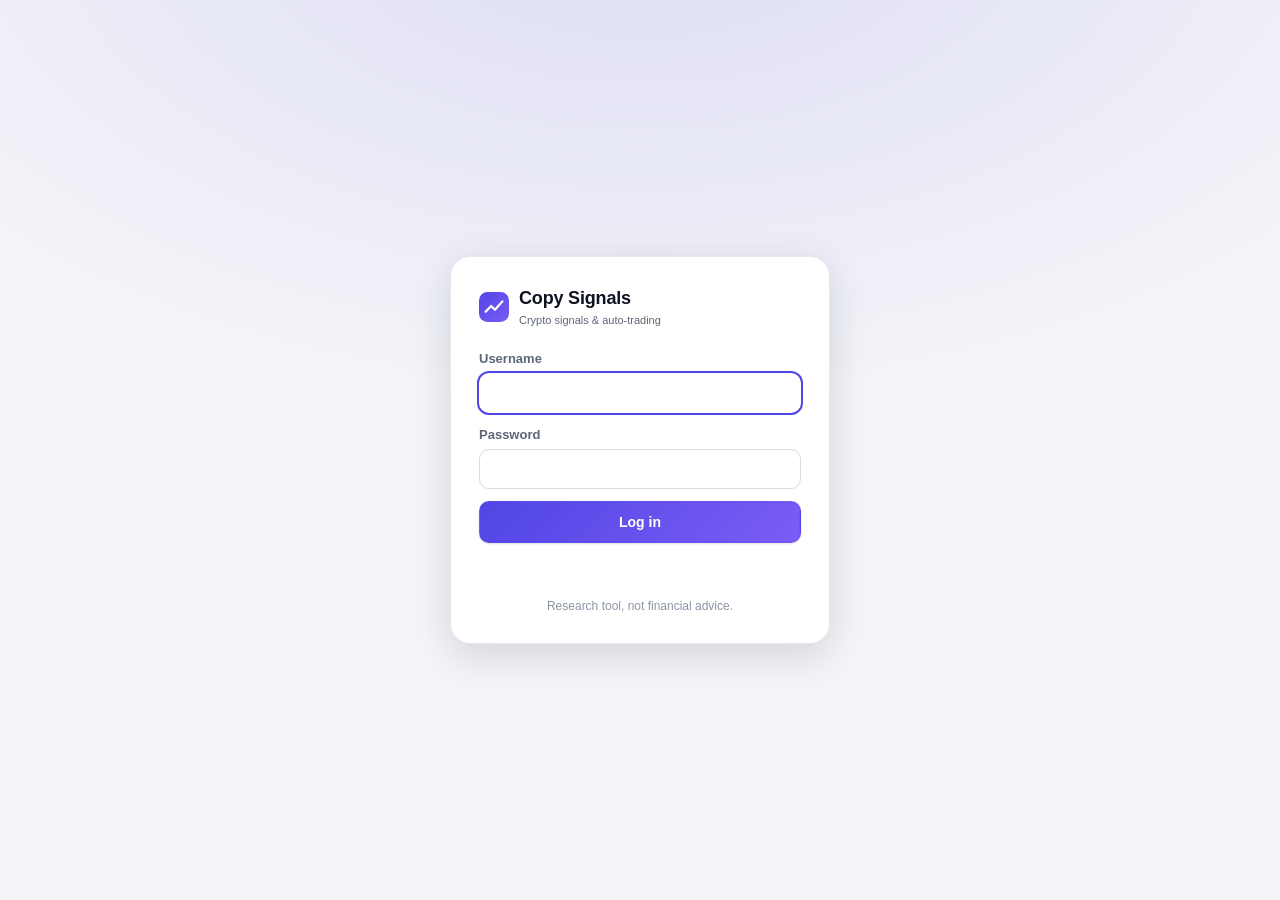
==== frontend/login.html @ 80fc3c2e "Initial commit" ====
<!doctype html>
<html lang="en">
<head>
  <meta charset="utf-8" />
  <meta name="viewport" content="width=device-width, initial-scale=1" />
  <meta name="theme-color" content="#f4f5f8" media="(prefers-color-scheme: light)" />
  <meta name="theme-color" content="#090b10" media="(prefers-color-scheme: dark)" />
  <title>Log in · Copy Signals</title>
  <link rel="stylesheet" href="styles.css" />
</head>
<body class="login-page">
  <svg class="sprite" aria-hidden="true" focusable="false"><defs>
    <linearGradient id="logo-grad" x1="0" y1="0" x2="1" y2="1"><stop offset="0" class="logo-grad-a" /><stop offset="1" class="logo-grad-b" /></linearGradient>
  </defs></svg>
  <main class="login-box">
    <div class="logo">
      <svg class="logo-mark" viewBox="0 0 32 32" aria-hidden="true"><rect class="bg" width="32" height="32" rx="9" /><path class="ln" d="M7 21l6-6 4 4 8-9" /></svg>
      <h1 class="brand">Copy Signals<small>Crypto signals &amp; auto-trading</small></h1>
    </div>
    <form id="login-form" class="form" autocomplete="on">
      <label>Username <input name="username" autocomplete="username" required autofocus maxlength="64"
        spellcheck="false" autocapitalize="none" autocorrect="off" /></label>
      <label>Password <input type="password" name="password" autocomplete="current-password" required maxlength="512" /></label>
      <label id="code-row" hidden>Code from your authenticator app
        <input name="code" inputmode="numeric" autocomplete="one-time-code" maxlength="6" pattern="[0-9]{6}"
          spellcheck="false" title="The 6 digits your authenticator app shows" /></label>
      <button class="btn" type="submit">Log in</button>
      <p id="login-msg" class="form-msg" role="alert"></p>
    </form>
    <p class="login-foot">Research tool, not financial advice.</p>
  </main>
  <script src="login.js"></script>
</body>
</html>
---- frontend/styles.css ----
/* Copy Signals design system.
   Tokens first (light, then dark), then the app shell (sidebar, top bar, mobile tab bar), then components.
   The security policy allows no inline styles: sizes and positions computed at runtime are set from JS. */

:root {
  --bg: #f4f5f8;
  --bg-side: #ffffff;
  --panel: #ffffff;
  --panel-2: #f7f8fb;
  --line: #e5e8ef;
  --line-2: #d6dae4;
  --text: #0f1320;
  --muted: #5d6679;
  --faint: #8c95a6;
  --accent: #5046e5;
  --accent-2: #7c5cf5;
  --accent-bg: #eeedfd;
  --up: #0c9a5b;
  --down: #e0364a;
  --up-bg: #e6f6ee;
  --down-bg: #fdebed;
  --warn: #b26b00;
  --warn-bg: #fdf3e2;
  --up-solid: #0c9a5b;
  --on-accent: #ffffff;
  --on-up: #ffffff;
  --on-down: #ffffff;
  --on-warn: #ffffff;
  --shadow: 0 1px 2px rgb(16 24 40 / .04), 0 4px 16px rgb(16 24 40 / .05);
  --shadow-lg: 0 12px 40px rgb(16 24 40 / .14);
  --radius: 16px;
  --radius-sm: 10px;
  --side-w: 244px;
  color-scheme: light;
}
@media (prefers-color-scheme: dark) {
  :root {
    --bg: #090b10;
    --bg-side: #0c0f15;
    --panel: #11151d;
    --panel-2: #161b25;
    --line: #1f2531;
    --line-2: #2a3140;
    --text: #e9ecf2;
    --muted: #8b94a6;
    --faint: #5d6678;
    --accent: #8189ff;
    --accent-2: #a58bff;
    --accent-bg: #1b1e3a;
    --up: #2ed386;
    --down: #ff5d6c;
    --up-bg: #0d2a1e;
    --down-bg: #2e1318;
    --warn: #f3b54a;
    --warn-bg: #2b2112;
    --up-solid: #2ed386;
    --on-accent: #0b0d18;
    --on-up: #07140e;
    --on-down: #1a0609;
    --on-warn: #1a1204;
    --shadow: 0 1px 0 rgb(255 255 255 / .02) inset, 0 8px 24px rgb(0 0 0 / .25);
    --shadow-lg: 0 16px 48px rgb(0 0 0 / .5);
    color-scheme: dark;
  }
}

/* --- Base ------------------------------------------------------------------------------------------ */
* { box-sizing: border-box; }
html { scroll-padding-top: 88px; -webkit-text-size-adjust: 100%; }
body {
  margin: 0; background: var(--bg); color: var(--text);
  font: 14px/1.5 Inter, -apple-system, BlinkMacSystemFont, "SF Pro Text", "Segoe UI", Roboto, sans-serif;
  font-variant-numeric: tabular-nums; -webkit-font-smoothing: antialiased;
}
button, a, input, select, summary, label { touch-action: manipulation; }
button, a, summary { -webkit-tap-highlight-color: color-mix(in srgb, var(--accent) 20%, transparent); }
a { color: var(--accent); text-underline-offset: 2px; }
:focus-visible { outline: 2px solid var(--accent); outline-offset: 2px; }
.sr-only {
  position: absolute; width: 1px; height: 1px; padding: 0; margin: -1px; overflow: hidden;
  clip: rect(0 0 0 0); white-space: nowrap; border: 0;
}
.skip-link { position: absolute; left: 12px; top: -48px; z-index: 50; padding: 8px 14px; border-radius: 8px;
  background: var(--accent); color: var(--on-accent); text-decoration: none; }
.skip-link:focus-visible { top: 8px; }
main:focus { outline: none; }
.muted { color: var(--muted); }
.up { color: var(--up); }
.down { color: var(--down); }
[hidden] { display: none !important; }
code { font-family: ui-monospace, SFMono-Regular, Menlo, monospace; font-size: 12.5px; }
.small { font-size: 12px; }
h2 { font-size: 22px; line-height: 1.25; letter-spacing: -.01em; margin: 0 0 6px; font-weight: 700; }
h3 { font-size: 15px; margin: 28px 0 10px; font-weight: 650; letter-spacing: -.005em; }
.sprite { position: absolute; width: 0; height: 0; overflow: hidden; }
.icon { width: 20px; height: 20px; flex: none; fill: none; stroke: currentColor; stroke-width: 1.8;
  stroke-linecap: round; stroke-linejoin: round; }

/* --- App shell ------------------------------------------------------------------------------------- */
.shell { display: grid; grid-template-columns: var(--side-w) minmax(0, 1fr); min-height: 100vh; }
.sidebar {
  position: sticky; top: 0; height: 100vh; display: flex; flex-direction: column; gap: 6px;
  padding: 18px 14px; background: var(--bg-side); border-right: 1px solid var(--line); overflow-y: auto;
}
.logo { display: flex; align-items: center; gap: 10px; padding: 4px 8px 18px; }
.logo-mark { width: 30px; height: 30px; flex: none; }
.logo-mark .bg { fill: url(#logo-grad); }
.logo-mark .ln { fill: none; stroke: #fff; stroke-width: 2.4; stroke-linecap: round; stroke-linejoin: round; }
.logo-grad-a { stop-color: var(--accent); }
.logo-grad-b { stop-color: var(--accent-2); }
.brand { font-weight: 750; font-size: 16px; margin: 0; letter-spacing: -.01em; }
.brand small { display: block; font-size: 11px; font-weight: 500; color: var(--muted); letter-spacing: 0; }
.side-nav { display: grid; gap: 2px; }
.nav-label { font-size: 11px; font-weight: 600; text-transform: uppercase; letter-spacing: .06em; color: var(--faint);
  padding: 14px 10px 6px; }
.side-nav a {
  display: flex; align-items: center; gap: 11px; padding: 9px 10px; border-radius: 10px; color: var(--muted);
  text-decoration: none; font-weight: 550;
}
.side-nav a:hover { color: var(--text); background: var(--panel-2); }
.side-nav a.on { color: var(--text); background: var(--accent-bg); }
.side-nav a.on .icon { color: var(--accent); }
.side-nav .count { margin-left: auto; }
.side-foot { margin-top: auto; padding-top: 14px; border-top: 1px solid var(--line); display: grid; gap: 10px; }
.side-note { font-size: 11.5px; color: var(--faint); padding: 0 6px; line-height: 1.45; }

.main-col { min-width: 0; display: flex; flex-direction: column; }
.chrome { position: sticky; top: 0; z-index: 20; }
.topbar {
  display: flex; align-items: center; gap: 12px; flex-wrap: wrap; min-height: 64px;
  padding: 10px 32px; background: color-mix(in srgb, var(--bg) 82%, transparent);
  backdrop-filter: saturate(1.4) blur(12px); -webkit-backdrop-filter: saturate(1.4) blur(12px);
  border-bottom: 1px solid var(--line);
}
.topbar .mobile-brand { display: none; align-items: center; gap: 8px; }
.status { display: flex; align-items: center; gap: 8px; font-size: 13px; padding: 5px 10px 5px 9px;
  border-radius: 999px; background: var(--panel); border: 1px solid var(--line); }
.spacer { flex: 1; }
.dot { width: 8px; height: 8px; border-radius: 50%; background: var(--up); flex: none;
  box-shadow: 0 0 0 3px color-mix(in srgb, var(--up) 22%, transparent); }
.dot.err { background: var(--warn); box-shadow: 0 0 0 3px color-mix(in srgb, var(--warn) 22%, transparent); }
.dot.idle { background: var(--faint); box-shadow: none; }

main { width: 100%; max-width: 1240px; margin: 0 auto; padding: 24px 32px 64px; }
.menu { display: none; }  /* the old top menu; navigation lives in the sidebar and the tab bar */

/* Mobile tab bar */
.tabbar {
  display: none; position: fixed; left: 0; right: 0; bottom: 0; z-index: 30;
  padding: 6px 8px calc(6px + env(safe-area-inset-bottom)); background: color-mix(in srgb, var(--bg-side) 92%, transparent);
  backdrop-filter: blur(14px); -webkit-backdrop-filter: blur(14px); border-top: 1px solid var(--line);
  grid-template-columns: repeat(5, 1fr);
}
.tabbar a, .tabbar button {
  display: grid; justify-items: center; gap: 2px; padding: 6px 2px; border: 0; background: none; color: var(--muted);
  font: inherit; font-size: 10.5px; font-weight: 600; text-decoration: none; border-radius: 10px; cursor: pointer; position: relative;
}
.tabbar a.on, .tabbar button.on { color: var(--accent); }
.tabbar .icon { width: 22px; height: 22px; }
.tabbar .count { position: absolute; top: 2px; left: calc(50% + 6px); }

/* --- Controls ------------------------------------------------------------------------------------- */
.btn {
  font: inherit; font-weight: 600; padding: 8px 16px; border-radius: var(--radius-sm); cursor: pointer; line-height: 1.3;
  border: 1px solid transparent; background: linear-gradient(135deg, var(--accent), var(--accent-2)); color: var(--on-accent);
  text-decoration: none; display: inline-flex; align-items: center; justify-content: center; gap: 6px;
  box-shadow: 0 1px 2px rgb(0 0 0 / .12), 0 0 0 1px color-mix(in srgb, var(--accent) 30%, transparent) inset;
  transition: filter .15s, transform .05s;
}
.btn:hover:not(:disabled) { filter: brightness(1.08); }
.btn:active:not(:disabled) { transform: translateY(1px); }
.btn.ghost { background: var(--panel); color: var(--text); border-color: var(--line-2); box-shadow: none; }
.btn.ghost:hover:not(:disabled) { background: var(--panel-2); filter: none; border-color: var(--faint); }
.btn.small { padding: 6px 12px; font-size: 13px; border-radius: 9px; }
.btn.danger { background: var(--down); border-color: var(--down); color: var(--on-down); box-shadow: none; }
.btn.danger.ghost { background: none; color: var(--down); border-color: color-mix(in srgb, var(--down) 45%, var(--line)); }
.btn.big { padding: 11px 22px; font-size: 15px; border-radius: 12px; }
.btn:disabled { opacity: .5; cursor: default; }
input[type="number"] {
  font: inherit; width: 100px; padding: 7px 10px;
  border: 1px solid var(--line-2); border-radius: 9px; background: var(--panel); color: var(--text);
}
input[type="number"]:focus { outline: 2px solid var(--accent); outline-offset: 0; border-color: transparent; }

.switch { display: inline-flex; align-items: center; gap: 8px; cursor: pointer; font-size: 13px; font-weight: 550; user-select: none; }
.switch input { position: absolute; opacity: 0; width: 1px; height: 1px; }
.switch .slider { width: 38px; height: 22px; border-radius: 999px; background: var(--line-2); position: relative; flex: none; transition: background .2s; }
.switch .slider::after { content: ""; position: absolute; top: 3px; left: 3px; width: 16px; height: 16px; border-radius: 50%;
  background: #fff; box-shadow: 0 1px 3px rgb(0 0 0 / .3); transition: transform .2s; }
.switch input:checked + .slider { background: var(--warn); }
.switch input:checked + .slider::after { transform: translateX(16px); }
.switch input:focus-visible + .slider { outline: 2px solid var(--accent); outline-offset: 2px; }

.seg { display: inline-flex; padding: 3px; gap: 2px; background: var(--panel-2); border: 1px solid var(--line); border-radius: 10px; }
.seg button { font: inherit; font-size: 12px; font-weight: 600; padding: 4px 10px; border: 0; border-radius: 7px;
  background: none; color: var(--muted); cursor: pointer; }
.seg button:hover { color: var(--text); }
.seg button.on { background: var(--panel); color: var(--text); box-shadow: 0 1px 3px rgb(0 0 0 / .12); }

.count { background: var(--accent); color: var(--on-accent); border-radius: 999px; font-size: 10.5px; font-weight: 700;
  padding: 0 7px; line-height: 18px; min-width: 18px; text-align: center; }

/* --- Page layout ---------------------------------------------------------------------------------- */
section { margin-top: 8px; }
.page > h2 { margin-top: 4px; }
.page-head { display: flex; align-items: flex-end; justify-content: space-between; gap: 16px; flex-wrap: wrap; margin-bottom: 18px; }
.page-head p { margin: 2px 0 0; color: var(--muted); max-width: 640px; }
.section-head { display: flex; align-items: baseline; justify-content: space-between; gap: 12px; flex-wrap: wrap; }
.note { color: var(--muted); font-size: 13px; margin: 0 0 16px; max-width: 760px; }
.picks > .empty { grid-column: 1 / -1; }
.empty { padding: 32px; text-align: center; color: var(--muted); background: var(--panel); border: 1px dashed var(--line-2); border-radius: var(--radius); }
.regime { font-size: 13px; font-weight: 550; margin: 0 0 16px; padding: 7px 12px; border-radius: 999px; display: inline-flex; gap: 6px; align-items: center; }
.regime::before { content: ""; width: 7px; height: 7px; border-radius: 50%; background: currentColor; }
.regime.on { background: var(--up-bg); color: var(--up); }
.regime.off { background: var(--warn-bg); color: var(--warn); }
.disclaimer { color: var(--faint); font-size: 12px; margin-top: 40px; max-width: 760px; }

/* Cards and tiles */
.card { background: var(--panel); border: 1px solid var(--line); border-radius: var(--radius); padding: 20px 22px; margin-bottom: 16px; box-shadow: var(--shadow); }
.card h3 { margin-top: 0; }
.card-head { display: flex; align-items: center; gap: 12px; flex-wrap: wrap; margin-bottom: 12px; }
.card-title { font-size: 13px; font-weight: 650; color: var(--muted); text-transform: uppercase; letter-spacing: .05em; margin: 0; }
.tiles { display: grid; grid-template-columns: repeat(auto-fit, minmax(160px, 1fr)); gap: 12px; margin-bottom: 14px; }
.tile { background: var(--panel); border: 1px solid var(--line); border-radius: 14px; padding: 12px 16px; box-shadow: var(--shadow); }
.tile small { display: block; color: var(--muted); font-size: 12px; font-weight: 550; margin-bottom: 2px; }
.tile b { font-size: 20px; font-weight: 700; letter-spacing: -.01em; }
.tile .sub { display: block; font-size: 12px; color: var(--muted); }

/* Alerts */
.alert { display: flex; align-items: center; gap: 12px; margin-bottom: 10px; padding: 12px 16px; border-radius: 12px; border: 1px solid; font-weight: 550; }
.alert.danger { background: var(--down-bg); border-color: color-mix(in srgb, var(--down) 40%, transparent); color: var(--down); }
.alert.success { background: var(--up-bg); border-color: color-mix(in srgb, var(--up) 40%, transparent); color: var(--up); }
.alert.warning { background: var(--warn-bg); border-color: color-mix(in srgb, var(--warn) 40%, transparent); color: var(--warn); }
.alert span { flex: 1; }

/* Badges and tags */
.badge { font-size: 11.5px; font-weight: 650; padding: 3px 9px; border-radius: 999px; }
.badge.buy { color: var(--up); background: var(--up-bg); }
.badge.early { color: var(--warn); background: var(--warn-bg); }
.badge.pump { color: var(--on-warn); background: var(--warn); }
.pill { display: inline-flex; align-items: center; gap: 6px; font-size: 12px; font-weight: 650; padding: 4px 10px; border-radius: 999px;
  background: var(--panel-2); color: var(--muted); border: 1px solid var(--line); }
.pill.run { color: var(--up); background: var(--up-bg); border-color: transparent; }
.pill.run::before { content: ""; width: 7px; height: 7px; border-radius: 50%; background: currentColor; animation: pulse 2s infinite; }
.pill.pause { color: var(--warn); background: var(--warn-bg); border-color: transparent; }
.pill.demo { color: var(--warn); border-color: color-mix(in srgb, var(--warn) 45%, transparent); background: none; }
.pill.live { color: var(--down); border-color: color-mix(in srgb, var(--down) 45%, transparent); background: none; }
@keyframes pulse { 0%, 100% { opacity: 1; } 50% { opacity: .35; } }
.tag { font-size: 11px; font-weight: 600; color: var(--muted); border: 1px solid var(--line-2); border-radius: 6px; padding: 0 6px; }
.tag.ok { color: var(--up); border-color: color-mix(in srgb, var(--up) 50%, transparent); }
.tag.bad { color: var(--warn); border-color: color-mix(in srgb, var(--warn) 50%, transparent); }
.tag.pump { color: var(--warn); border-color: var(--warn); }
.tag.alert { color: var(--on-down); background: var(--down); border-color: var(--down); }
.demo-badge { font-size: 11px; font-weight: 800; letter-spacing: .08em; color: var(--on-warn); background: var(--warn); padding: 3px 9px; border-radius: 999px; }
body.demo-mode .topbar { box-shadow: inset 0 -2px 0 var(--warn); }

/* --- Picks ---------------------------------------------------------------------------------------- */
.picks { display: grid; grid-template-columns: repeat(auto-fill, minmax(330px, 1fr)); gap: 16px; }
.pick { background: var(--panel); border: 1px solid var(--line); border-radius: var(--radius); padding: 18px 20px; display: flex; flex-direction: column; gap: 12px;
  box-shadow: var(--shadow); transition: border-color .15s, transform .15s; }
.pick:hover { border-color: var(--line-2); }
.pick.early { border-color: color-mix(in srgb, var(--warn) 30%, var(--line)); }
.pick-head { display: flex; align-items: center; gap: 10px; }
.sym { font-size: 20px; font-weight: 750; letter-spacing: -.01em; }
.strength { margin-left: auto; font-size: 12.5px; font-weight: 550; color: var(--muted); }
.strength.Strong { color: var(--up); }
.strength.Early { color: var(--warn); }
.amount { font-size: 15px; }
.amount b { font-size: 20px; letter-spacing: -.01em; }
.plan { font-size: 13px; color: var(--muted); }
.checks { list-style: none; margin: 2px 0; padding: 12px 14px; display: grid; gap: 8px; background: var(--panel-2); border-radius: 12px; }
.checks li { display: grid; grid-template-columns: 20px 1fr; gap: 6px; font-size: 13px; }
.checks .mark { font-weight: 800; }
.checks .name { font-weight: 600; }
.checks .pass .mark { color: var(--up); }
.checks .fail .mark, .checks .fail .name { color: var(--faint); }
.checks .warn .mark, .checks .warn .name { color: var(--warn); }
.checks .detail { display: block; color: var(--muted); }
.since { font-size: 13px; }
.net { font-size: 13px; border-top: 1px solid var(--line); padding-top: 10px; }
.pick-notes { font-size: 12px; color: var(--muted); margin: 0; padding-left: 16px; }
.actions { display: flex; gap: 8px; flex-wrap: wrap; align-items: center; margin-top: auto; }
.held { font-size: 13px; color: var(--up); font-weight: 650; }
.ticket { background: var(--panel-2); border: 1px solid var(--line); border-radius: 12px; padding: 14px; font-size: 13px; display: grid; gap: 8px; }
.ticket ol { margin: 0; padding-left: 18px; display: grid; gap: 8px; }
.copy { font: inherit; font-size: 12px; border: 1px solid var(--line-2); background: var(--panel); color: var(--text); border-radius: 6px; padding: 1px 7px; cursor: pointer; margin-left: 4px; }
.copy:hover { border-color: var(--accent); }
.copy.done { color: var(--up); border-color: var(--up); }
.buy-form { display: flex; gap: 8px; flex-wrap: wrap; align-items: center; font-size: 13px; color: var(--muted); }
.buy-form input { width: 90px; }
.exiting { display: flex; flex-wrap: wrap; gap: 10px; }
.exit-item { background: var(--panel); border: 1px solid var(--line); border-radius: 12px; padding: 10px 14px; font-size: 13px; }
.exit-item b { font-size: 15px; }

/* Rising now */
.budget { background: var(--panel); border: 1px solid var(--line); border-radius: var(--radius); padding: 14px 18px; margin-bottom: 12px; box-shadow: var(--shadow); }
.budget-row { display: flex; gap: 12px; align-items: center; flex-wrap: wrap; margin-bottom: 10px; }
.budget input { margin-left: 4px; }
.meter { height: 6px; border-radius: 3px; background: var(--line); overflow: hidden; margin-bottom: 6px; }
.meter div { height: 100%; background: var(--warn); border-radius: 3px; }
.avoid { display: grid; gap: 8px; }
.avoid-item { background: var(--panel); border: 1px solid var(--line); border-left: 4px solid var(--warn); padding: 10px 14px; font-size: 13px; border-radius: 10px; }
.avoid-item.dumping { border-left-color: var(--down); }
.avoid-item .phase { font-weight: 700; margin: 0 6px; color: var(--warn); }
.avoid-item.dumping .phase { color: var(--down); }

/* --- Positions and demo account ---------------------------------------------------------------- */
.pos { background: var(--panel); border: 1px solid var(--line); border-left: 4px solid var(--accent); border-radius: 12px; padding: 14px 18px; margin-bottom: 10px; box-shadow: var(--shadow); }
.pos.SELL { border-left-color: var(--down); }
.pos.TAKE_PROFIT { border-left-color: var(--up); }
.pos.WATCH { border-left-color: var(--warn); }
.pos.closed { opacity: .65; border-left-color: var(--line-2); box-shadow: none; }
.pos.demo { border-left-color: var(--accent); }
.pos.demo.won { border-left-color: var(--up); }
.pos.demo.lost { border-left-color: var(--down); }
.pos-row { display: flex; align-items: center; gap: 12px; flex-wrap: wrap; }
.pos-row .sym { font-size: 16px; }
.pos-row .grow { flex: 1; }
.pnl { font-weight: 650; }
.pos-details { font-size: 13px; margin-top: 6px; color: var(--muted); }
.pos .why { margin: 8px 0 0; padding-left: 18px; font-size: 13px; color: var(--muted); }
.pos .form-msg { display: block; margin-top: 6px; }
.result, .advice { font-weight: 700; font-size: 12px; padding: 3px 10px; border-radius: 999px; }
.result.won { color: var(--up); background: var(--up-bg); }
.result.lost { color: var(--down); background: var(--down-bg); }
.advice.SELL { color: var(--down); background: var(--down-bg); }
.advice.TAKE_PROFIT { color: var(--up); background: var(--up-bg); }
.advice.WATCH { color: var(--warn); background: var(--warn-bg); }
.advice.HOLD { color: var(--accent); background: var(--accent-bg); }
.form-error { font-size: 13px; }
.demo-account { background: var(--panel); border: 1px solid var(--line); border-radius: var(--radius); padding: 18px 20px; margin-bottom: 14px; box-shadow: var(--shadow); }
.demo-head { display: flex; justify-content: space-between; align-items: flex-start; gap: 12px; margin-bottom: 14px; }
.demo-head .big { font-size: 30px; font-weight: 750; letter-spacing: -.02em; }
.demo-head .big > span { font-size: 15px; margin-left: 6px; }
.sub-line { display: block; font-size: 12px; font-weight: 400; margin-top: 2px; }
.live { font-size: 12px; color: var(--muted); white-space: nowrap; }
.live.on { color: var(--up); }
.demo-account .tiles { margin-bottom: 4px; }
.demo-account .tile { background: var(--panel-2); box-shadow: none; }
.reset summary { margin-bottom: 0; }
.range { display: grid; grid-template-columns: auto 1fr auto; gap: 10px; align-items: center; font-size: 12px; margin-top: 8px;
  overflow: hidden; padding: 4px 2px; }
.range span:last-child { text-align: right; }
.range .bar { position: relative; height: 6px; border-radius: 3px; background: linear-gradient(90deg, var(--down-bg), var(--line), var(--up-bg)); }
.range .marker { position: absolute; inset: -4px 0; transition: transform .4s; }
.range .marker::before { content: ""; position: absolute; left: -2px; top: 0; width: 4px; height: 14px; border-radius: 2px; background: var(--text); }
.connect { background: var(--panel); border: 1px solid var(--line); border-radius: var(--radius); padding: 16px 20px; font-size: 13px; box-shadow: var(--shadow); }
.connect ol { margin: 8px 0 0; padding-left: 18px; }
.connect.error { border-color: var(--warn); }
.autotrade .at-grid { display: grid; grid-template-columns: repeat(auto-fit, minmax(220px, 1fr)); gap: 12px; margin-bottom: 10px; font-size: 13px; }
.autotrade input[type=number] { width: 70px; margin: 0 4px; }
.check { display: flex; align-items: center; gap: 6px; font-size: 13px; margin: 3px 0; }

/* --- Tables ------------------------------------------------------------------------------------- */
details summary { cursor: pointer; color: var(--accent); font-size: 13px; font-weight: 550; margin: 8px 0; }
.table-wrap { overflow-x: auto; border: 1px solid var(--line); border-radius: 14px; background: var(--panel); box-shadow: var(--shadow); }
table { width: 100%; border-collapse: collapse; font-size: 13px; background: var(--panel); }
.table-wrap table { border: 0; }
th, td { text-align: left; padding: 10px 14px; border-bottom: 1px solid var(--line); white-space: nowrap; }
tbody tr:last-child td { border-bottom: 0; }
tbody tr:hover td { background: var(--panel-2); }
th { color: var(--faint); font-weight: 650; font-size: 11.5px; text-transform: uppercase; letter-spacing: .04em; background: var(--panel); }
td.num, th.num { text-align: right; }
td.clip { max-width: 220px; overflow: hidden; text-overflow: ellipsis; }
td.clip.wide { max-width: 380px; }
.row-actions { display: flex; gap: 4px; flex-wrap: wrap; }

/* --- Charts ------------------------------------------------------------------------------------- */
.chart-card { background: var(--panel); border: 1px solid var(--line); border-radius: var(--radius); padding: 14px 16px; margin-bottom: 14px; box-shadow: var(--shadow); }
.chart { width: 100%; height: auto; display: block; overflow: visible; }
.chart .line { fill: none; stroke-width: 2; stroke-linejoin: round; stroke-linecap: round; }
.chart .line.demo, .chart .line.bot { stroke: var(--accent); stroke-width: 2.4; }
.chart .line.btc { stroke: var(--warn); stroke-dasharray: 4 4; stroke-width: 1.6; }
.chart .line.eth { stroke: var(--faint); stroke-dasharray: 2 4; stroke-width: 1.6; }
.chart .area { fill: url(#area-grad); stroke: none; }
.area-grad-a { stop-color: var(--accent); stop-opacity: .28; }
.area-grad-b { stop-color: var(--accent); stop-opacity: 0; }
.chart .grid { stroke: var(--line); stroke-width: 1; }
.chart .baseline { stroke: var(--line-2); stroke-dasharray: 3 3; }
.chart .axis { fill: var(--faint); font-size: 11px; }
.chart .axis.end { text-anchor: end; }
.chart .axis.mid { text-anchor: middle; }
.chart .cross { stroke: var(--faint); stroke-width: 1; stroke-dasharray: 3 3; }
.chart .dotp { fill: var(--accent); stroke: var(--panel); stroke-width: 2; }
.chart-wrap { position: relative; }
.chart-tip { position: absolute; top: 0; left: 0; pointer-events: none; z-index: 2; min-width: 150px;
  padding: 8px 10px; border-radius: 10px; font-size: 12px; background: var(--panel); border: 1px solid var(--line-2); box-shadow: var(--shadow-lg); }
.chart-tip b { display: block; font-size: 11px; color: var(--muted); font-weight: 600; margin-bottom: 3px; }
.chart-tip div { display: flex; justify-content: space-between; gap: 14px; }
.chart-legend { display: flex; gap: 16px; flex-wrap: wrap; font-size: 12px; color: var(--muted); }
.chart-legend .key::before { content: ""; display: inline-block; width: 14px; height: 3px; margin-right: 6px; vertical-align: middle; border-radius: 2px; }
.chart-legend .key.demo::before, .chart-legend .key.bot::before { background: var(--accent); }
.chart-legend .key.btc::before { background: var(--warn); }
.chart-legend .key.eth::before { background: var(--faint); }

/* --- Auto-trader --------------------------------------------------------------------------------- */
.bot-grid { display: grid; grid-template-columns: minmax(0, 1.65fr) minmax(300px, 1fr); gap: 16px; align-items: start; }
.bot-grid > * { margin-bottom: 0; }
.bot-stack { display: grid; gap: 16px; min-width: 0; grid-template-columns: minmax(0, 1fr); }
.chart-wrap, .card { min-width: 0; }
.hero { position: relative; overflow: hidden; }
.hero::before { content: ""; position: absolute; inset: -40% -10% auto auto; width: 420px; height: 420px; border-radius: 50%;
  background: radial-gradient(closest-side, color-mix(in srgb, var(--accent) 16%, transparent), transparent); pointer-events: none; }
.hero-top { display: flex; align-items: center; gap: 8px; flex-wrap: wrap; position: relative; }
.hero-actions { display: flex; gap: 8px; margin-left: auto; }
.value { font-size: 40px; font-weight: 780; letter-spacing: -.03em; line-height: 1.1; margin: 14px 0 4px; position: relative; }
.value-sub { display: flex; gap: 14px; flex-wrap: wrap; align-items: baseline; font-size: 14px; position: relative; }
.chg { font-weight: 700; padding: 2px 8px; border-radius: 8px; }
.chg.up { background: var(--up-bg); }
.chg.down { background: var(--down-bg); }
.stats { display: grid; grid-template-columns: repeat(4, minmax(0, 1fr)); gap: 1px; margin: 18px 0 16px; background: var(--line);
  border: 1px solid var(--line); border-radius: 12px; overflow: hidden; position: relative; }
.stat { background: var(--panel-2); padding: 10px 14px; }
.stat small { display: block; font-size: 11.5px; color: var(--muted); font-weight: 550; }
.stat b { font-size: 15px; font-weight: 700; }
.stat .sub { display: block; font-size: 11.5px; color: var(--muted); font-weight: 500; }
.chart-head { display: flex; align-items: center; justify-content: space-between; gap: 10px; flex-wrap: wrap; margin-bottom: 8px; }
.alloc-bar { display: flex; height: 12px; border-radius: 6px; overflow: hidden; background: var(--line); margin: 6px 0 14px; }
.alloc-bar span { height: 100%; }
.alloc-bar .c-BTC, .sw.c-BTC { background: #f7931a; }
.alloc-bar .c-ETH, .sw.c-ETH { background: #7b8cff; }
.alloc-bar .c-USDT, .sw.c-USDT { background: var(--faint); }
.holding { display: grid; grid-template-columns: auto 1fr auto; gap: 4px 12px; align-items: center; padding: 10px 0; border-top: 1px solid var(--line); }
.holding:first-of-type { border-top: 0; }
.holding .sw { width: 10px; height: 10px; border-radius: 3px; }
.holding .nm { font-weight: 650; }
.holding .nm small { color: var(--muted); font-weight: 500; margin-left: 6px; }
.holding .vl { text-align: right; font-weight: 650; }
.holding .meta { grid-column: 2 / 4; display: flex; justify-content: space-between; gap: 8px; font-size: 12px; color: var(--muted); }
.signal-row { display: grid; grid-template-columns: auto 1fr auto; gap: 12px; align-items: center; padding: 12px 0; border-top: 1px solid var(--line); }
.signal-row:first-of-type { border-top: 0; }
.coin-ic { width: 34px; height: 34px; border-radius: 50%; display: grid; place-items: center; font-weight: 800; font-size: 12px; color: #fff; }
.coin-ic.c-BTC { background: #f7931a; }
.coin-ic.c-ETH { background: #6272ea; }
.checks-mini { display: flex; gap: 6px; flex-wrap: wrap; margin-top: 3px; }
.checks-mini span { font-size: 11px; font-weight: 650; padding: 1px 7px; border-radius: 999px; background: var(--panel-2); color: var(--faint); }
.checks-mini span.yes { background: var(--up-bg); color: var(--up); }
.target { text-align: right; }
.target b { display: block; font-size: 17px; }
.target small { color: var(--muted); font-size: 11.5px; }
.kpis { display: grid; grid-template-columns: repeat(auto-fit, minmax(150px, 1fr)); gap: 12px; margin: 4px 0 16px; }
.kpi { padding: 12px 14px; border-radius: 12px; background: var(--panel-2); border: 1px solid var(--line); }
.kpi small { display: block; font-size: 11.5px; color: var(--muted); font-weight: 550; }
.kpi b { font-size: 20px; letter-spacing: -.01em; }
.kpi .vs { display: block; font-size: 12px; color: var(--muted); }
.years { display: grid; grid-template-columns: repeat(auto-fit, minmax(54px, 1fr)); gap: 6px; margin-top: 14px; }
.yr { text-align: center; padding: 8px 4px; border-radius: 10px; background: var(--panel-2); font-size: 12px; }
.yr small { display: block; color: var(--muted); font-weight: 600; }
.yr b { font-size: 13.5px; }
.yr .vs { display: block; font-size: 11px; color: var(--faint); }
.start-card { display: grid; grid-template-columns: minmax(0, 1.2fr) minmax(280px, 1fr); gap: 28px; align-items: center; }
.start-card h2 { font-size: 26px; }
.start-card ul { margin: 10px 0 0; padding-left: 18px; color: var(--muted); display: grid; gap: 6px; }
.start-form { display: grid; gap: 12px; padding: 18px; border-radius: 14px; background: var(--panel-2); border: 1px solid var(--line); }
.start-form label { display: grid; gap: 6px; font-size: 13px; color: var(--muted); font-weight: 550; }
.start-form input { width: 100%; font-size: 18px; font-weight: 650; padding: 10px 12px; }
.lock-list { list-style: none; margin: 8px 0 0; padding: 0; display: grid; gap: 8px; font-size: 13px; }
.lock-list li { display: grid; grid-template-columns: 22px 1fr; gap: 6px; color: var(--muted); }
.lock-list li::before { content: "○"; color: var(--faint); font-weight: 700; }
.lock-list li.done::before { content: "✓"; color: var(--up); }
.lock-list li.done { color: var(--text); }
.side-row { display: flex; justify-content: space-between; gap: 10px; font-size: 13px; padding: 6px 0; }
.side-row span:first-child { color: var(--muted); }

/* --- Forms, settings, admin ---------------------------------------------------------------------- */
.form { display: grid; gap: 12px; max-width: 460px; }
.form label { display: grid; gap: 5px; font-size: 13px; color: var(--muted); font-weight: 550; }
.form.inline { display: flex; flex-wrap: wrap; align-items: center; max-width: none; }
.form input, .form select, .login-box input {
  font: inherit; padding: 9px 12px; border: 1px solid var(--line-2); border-radius: 10px; background: var(--panel); color: var(--text);
}
.form input:focus, .form select:focus, .login-box input:focus { outline: 2px solid var(--accent); outline-offset: 0; border-color: transparent; }
.form-msg { font-size: 13px; }
.form-msg.error { color: var(--down); }
.form-msg.ok { color: var(--up); }
.steps { padding-left: 18px; display: grid; gap: 6px; font-size: 13px; }
.subtabs { display: inline-flex; gap: 2px; flex-wrap: wrap; margin-bottom: 16px; padding: 3px; background: var(--panel-2); border: 1px solid var(--line); border-radius: 12px; }
.subtabs button { font: inherit; font-size: 13px; font-weight: 600; padding: 6px 12px; border-radius: 9px; border: 0; background: none; color: var(--muted); cursor: pointer; }
.subtabs button:hover { color: var(--text); }
.subtabs button.on { background: var(--panel); color: var(--text); box-shadow: 0 1px 3px rgb(0 0 0 / .12); }
.row-form { display: flex; gap: 8px; flex-wrap: wrap; align-items: center; margin-top: 8px; font-size: 13px; }
.row-form label { display: inline-flex; gap: 6px; align-items: center; color: var(--muted); }
.row-form input { font: inherit; padding: 6px 9px; border: 1px solid var(--line-2); border-radius: 9px; background: var(--panel); color: var(--text); width: 140px; }
.audit-filter label { display: inline-flex; gap: 6px; align-items: center; }
.explain summary { font-size: 15px; font-weight: 600; color: var(--text); }
.explain-body { background: var(--panel); border: 1px solid var(--line); border-radius: var(--radius); padding: 6px 24px 14px; font-size: 14px; max-width: 780px; box-shadow: var(--shadow); }
.explain-body h3 { margin-top: 20px; }

/* Account menu (top bar) */
.account { position: relative; }
.account-button {
  font: inherit; font-size: 13px; font-weight: 600; display: inline-flex; align-items: center; gap: 8px; padding: 5px 10px 5px 5px;
  border: 1px solid var(--line); border-radius: 999px; background: var(--panel); color: var(--text); cursor: pointer;
}
.account-button:hover, .account-button[aria-expanded="true"] { border-color: var(--line-2); background: var(--panel-2); }
.account-button.on { border-color: var(--accent); }
.avatar { width: 26px; height: 26px; border-radius: 50%; display: grid; place-items: center; font-size: 12px; font-weight: 750;
  color: #fff; background: linear-gradient(135deg, var(--accent), var(--accent-2)); text-transform: uppercase; }
.account-button .caret { font-size: 10px; color: var(--muted); }
.account-menu {
  position: absolute; right: 0; top: calc(100% + 8px); z-index: 40; min-width: 230px; max-width: calc(100vw - 32px);
  display: grid; padding: 6px; background: var(--panel); border: 1px solid var(--line-2); border-radius: 14px; box-shadow: var(--shadow-lg);
}
.account-menu.align-left { right: auto; left: 0; }
.account-who { padding: 6px 10px 10px; font-size: 12px; color: var(--muted); border-bottom: 1px solid var(--line); margin-bottom: 4px; }
.account-menu a, .account-menu button {
  display: flex; align-items: center; gap: 10px; width: 100%; text-align: left; padding: 9px 10px; border: 0; border-radius: 9px; background: none;
  color: var(--text); font: inherit; font-size: 14px; text-decoration: none; cursor: pointer;
}
.account-menu .icon { width: 18px; height: 18px; color: var(--muted); }
.account-menu a:hover, .account-menu button:hover { background: var(--panel-2); }
.account-menu a:focus-visible, .account-menu button:focus-visible { background: var(--accent-bg); outline: 2px solid var(--accent); outline-offset: -2px; }
.account-menu a.on { color: var(--accent); font-weight: 650; }
.account-menu hr { border: 0; border-top: 1px solid var(--line); margin: 4px 0; }
.account-menu button:disabled { opacity: .6; cursor: default; }
.account-menu .desk-hide { display: flex; }

/* Login */
.login-page { display: grid; place-items: center; min-height: 100vh; padding: 16px;
  background: radial-gradient(900px 500px at 50% -10%, color-mix(in srgb, var(--accent) 14%, transparent), transparent), var(--bg); }
.login-box { width: min(380px, 100%); background: var(--panel); border: 1px solid var(--line); border-radius: 20px; padding: 28px; box-shadow: var(--shadow-lg); }
.login-box .logo { padding: 0 0 20px; }
.login-box .brand { font-size: 18px; margin: 0; }
.login-box .form { max-width: none; }
.login-box .btn { width: 100%; padding: 11px; }
.login-foot { margin: 16px 0 0; font-size: 12px; color: var(--faint); text-align: center; }

/* Toast */
.toast {
  position: fixed; left: 50%; bottom: 20px; transform: translateX(-50%); z-index: 60; max-width: min(560px, calc(100vw - 32px));
  padding: 11px 16px; border-radius: 12px; background: var(--text); color: var(--bg); font-size: 13px; font-weight: 550; box-shadow: var(--shadow-lg);
}

/* --- Redesigned pages (picks, portfolio, record, settings, how it works) ------------------------------ */
.coin-ic { width: 34px; height: 34px; border-radius: 50%; display: inline-grid; place-items: center; flex: none;
  font-weight: 800; font-size: 13px; color: #fff; background: var(--faint); }
.coin-ic.h0 { background: #e2554f; } .coin-ic.h1 { background: #e0802b; } .coin-ic.h2 { background: #c9a227; }
.coin-ic.h3 { background: #4fa34a; } .coin-ic.h4 { background: #1f9e8a; } .coin-ic.h5 { background: #2b8fd6; }
.coin-ic.h6 { background: #4f63d9; } .coin-ic.h7 { background: #7b54d6; } .coin-ic.h8 { background: #b04fc4; }
.coin-ic.h9 { background: #d24f8e; } .coin-ic.h10 { background: #6b7a8f; } .coin-ic.h11 { background: #3f8f6b; }
.pos .coin-ic, .exit-item .coin-ic { width: 28px; height: 28px; font-size: 12px; }

.pick { gap: 14px; }
.pick-head { gap: 12px; }
.pick-title { display: grid; line-height: 1.25; }
.pick-title .sym { font-size: 18px; }
.grade { margin-left: auto; font-size: 12px; font-weight: 700; padding: 4px 10px; border-radius: 999px; white-space: nowrap;
  background: var(--panel-2); color: var(--muted); }
.grade.g-Strong { background: var(--up-bg); color: var(--up); }
.grade.g-Good { background: var(--accent-bg); color: var(--accent); }
.grade.g-Early { background: var(--warn-bg); color: var(--warn); }
.grade.g-Pump { background: var(--warn); color: var(--on-warn); }
.grade.g-Copy { background: color-mix(in srgb, var(--accent-2) 18%, transparent); color: var(--accent-2); }
.section-title { display: flex; align-items: center; gap: 10px; margin: 28px 0 4px; }
.section-title h3 { margin: 0; }
.pick-amount { display: flex; justify-content: space-between; align-items: flex-end; gap: 12px; }
.pick-amount small, .levels small { display: block; font-size: 11.5px; color: var(--muted); font-weight: 550; }
.pick-amount b { font-size: 24px; font-weight: 750; letter-spacing: -.02em; }
.pick-amount .right { text-align: right; }
.pick-amount .right b { font-size: 15px; }
.levels { display: grid; grid-template-columns: repeat(3, minmax(0, 1fr)); gap: 1px; background: var(--line); border: 1px solid var(--line);
  border-radius: 12px; overflow: hidden; }
.levels > div { background: var(--panel-2); padding: 8px 12px; min-width: 0; }
.levels b { display: block; font-size: 14px; white-space: nowrap; overflow: hidden; text-overflow: ellipsis; }
.levels span { font-size: 11.5px; }
.net { display: flex; gap: 12px; flex-wrap: wrap; align-items: baseline; }

.exiting { display: grid; grid-template-columns: repeat(auto-fill, minmax(210px, 1fr)); gap: 10px; }
.exit-item { display: flex; align-items: center; gap: 10px; background: var(--panel-2); border: 1px solid var(--line); border-radius: 12px; padding: 10px 12px; }
.exit-item > div { display: grid; line-height: 1.3; }
.card > .exiting { margin-top: 10px; }

.account-hero .stats { grid-template-columns: repeat(auto-fit, minmax(150px, 1fr)); }
.account-hero .reset { position: relative; }
.pos { border-radius: 14px; border-left-width: 3px; }
.pos-row .sym { font-size: 15px; }

.autotrade .card-head { margin-bottom: 6px; }
.chip-checks { display: grid; grid-template-columns: repeat(auto-fit, minmax(200px, 1fr)); gap: 8px; margin: 12px 0; }
.chip-check { display: flex; gap: 10px; align-items: flex-start; padding: 10px 12px; border: 1px solid var(--line-2); border-radius: 12px;
  cursor: pointer; background: var(--panel); }
.chip-check:has(input:checked) { border-color: var(--accent); background: var(--accent-bg); }
.chip-check input { margin-top: 3px; accent-color: var(--accent); }
.chip-check span { display: grid; }
.chip-check small { color: var(--muted); font-size: 12px; }
.at-limits { display: flex; gap: 14px; flex-wrap: wrap; align-items: center; font-size: 13px; }
.at-limits input[type=number] { width: 70px; margin: 0 4px; }

.settings-grid, .how-grid { display: grid; grid-template-columns: repeat(auto-fit, minmax(380px, 1fr)); gap: 16px; align-items: start; }
.settings-grid > .card, .how-grid > .card { margin-bottom: 0; }
.card.how .card-title { display: flex; align-items: center; gap: 8px; color: var(--text); margin-bottom: 8px; }
.card.how .card-title .icon { color: var(--accent); }
.card.how p:not(.card-title) { color: var(--muted); margin: 0 0 10px; }
.page-head .regime { margin: 0; }
details.card summary { margin: 0; }

/* --- Responsive ---------------------------------------------------------------------------------- */
@media (max-width: 1100px) {
  .bot-grid, .start-card { grid-template-columns: minmax(0, 1fr); }
}
@media (max-width: 860px) {
  .shell { grid-template-columns: minmax(0, 1fr); }
  #user-name, .account-button .caret { display: none; }
  .account-button { padding: 3px; }
  .sidebar { display: none; }
  .tabbar { display: grid; }
  .topbar { padding: 10px 16px; min-height: 58px; gap: 8px; }
  .topbar .mobile-brand { display: flex; }
  .topbar .status .status-text-long { display: none; }
  main { padding: 18px 16px calc(92px + env(safe-area-inset-bottom)); }
  .toast { bottom: calc(80px + env(safe-area-inset-bottom)); }
  .picks { grid-template-columns: 1fr; }
  .settings-grid, .how-grid { grid-template-columns: minmax(0, 1fr); }
  .stats { grid-template-columns: repeat(2, minmax(0, 1fr)); }
  .value { font-size: 34px; }
  h2 { font-size: 20px; }
}
@media (min-width: 861px) {
  .account-menu .desk-hide { display: none; }
}
@media (max-width: 520px) {
  .demo-badge { display: none; }
  .status { padding: 4px 8px; }
  #status-text { max-width: 120px; overflow: hidden; text-overflow: ellipsis; white-space: nowrap; }
  .card { padding: 16px; }
}
@media (prefers-reduced-motion: reduce) {
  *, *::before, *::after { transition: none !important; animation: none !important; scroll-behavior: auto !important; }
}
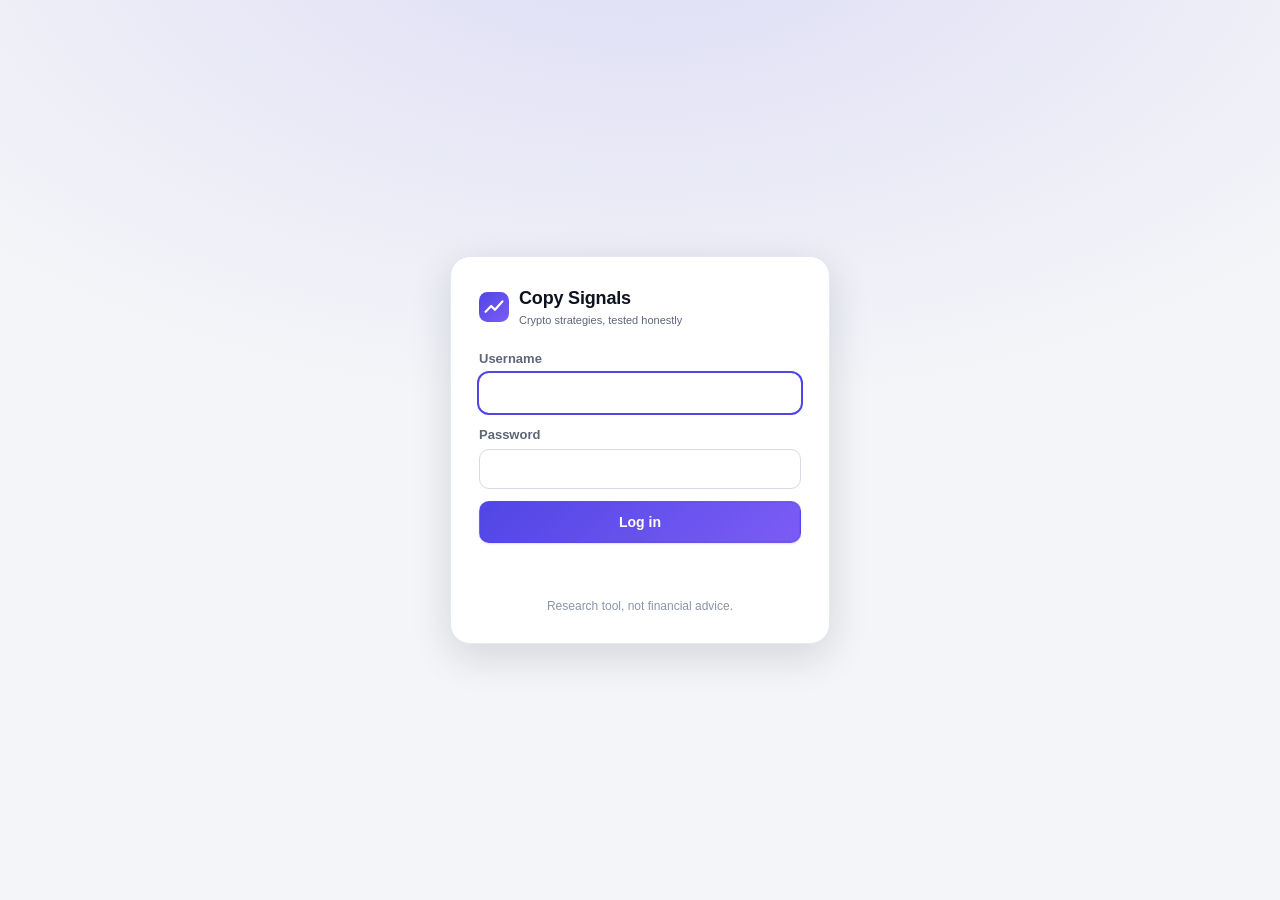
==== commit 3051b4ef: "last update before testing" ====
--- a/frontend/login.html
+++ b/frontend/login.html
@@ -15,7 +15,7 @@
   <main class="login-box">
     <div class="logo">
       <svg class="logo-mark" viewBox="0 0 32 32" aria-hidden="true"><rect class="bg" width="32" height="32" rx="9" /><path class="ln" d="M7 21l6-6 4 4 8-9" /></svg>
-      <h1 class="brand">Copy Signals<small>Crypto signals &amp; auto-trading</small></h1>
+      <h1 class="brand">Copy Signals<small>Crypto strategies, tested honestly</small></h1>
     </div>
     <form id="login-form" class="form" autocomplete="on">
       <label>Username <input name="username" autocomplete="username" required autofocus maxlength="64"
--- a/frontend/styles.css
+++ b/frontend/styles.css
@@ -120,7 +120,6 @@
 .side-nav a:hover { color: var(--text); background: var(--panel-2); }
 .side-nav a.on { color: var(--text); background: var(--accent-bg); }
 .side-nav a.on .icon { color: var(--accent); }
-.side-nav .count { margin-left: auto; }
 .side-foot { margin-top: auto; padding-top: 14px; border-top: 1px solid var(--line); display: grid; gap: 10px; }
 .side-note { font-size: 11.5px; color: var(--faint); padding: 0 6px; line-height: 1.45; }
 
@@ -149,7 +148,7 @@
   display: none; position: fixed; left: 0; right: 0; bottom: 0; z-index: 30;
   padding: 6px 8px calc(6px + env(safe-area-inset-bottom)); background: color-mix(in srgb, var(--bg-side) 92%, transparent);
   backdrop-filter: blur(14px); -webkit-backdrop-filter: blur(14px); border-top: 1px solid var(--line);
-  grid-template-columns: repeat(5, 1fr);
+  grid-template-columns: repeat(4, 1fr);
 }
 .tabbar a, .tabbar button {
   display: grid; justify-items: center; gap: 2px; padding: 6px 2px; border: 0; background: none; color: var(--muted);
@@ -157,7 +156,6 @@
 }
 .tabbar a.on, .tabbar button.on { color: var(--accent); }
 .tabbar .icon { width: 22px; height: 22px; }
-.tabbar .count { position: absolute; top: 2px; left: calc(50% + 6px); }
 
 /* --- Controls ------------------------------------------------------------------------------------- */
 .btn {
@@ -184,12 +182,6 @@
 
 .switch { display: inline-flex; align-items: center; gap: 8px; cursor: pointer; font-size: 13px; font-weight: 550; user-select: none; }
 .switch input { position: absolute; opacity: 0; width: 1px; height: 1px; }
-.switch .slider { width: 38px; height: 22px; border-radius: 999px; background: var(--line-2); position: relative; flex: none; transition: background .2s; }
-.switch .slider::after { content: ""; position: absolute; top: 3px; left: 3px; width: 16px; height: 16px; border-radius: 50%;
-  background: #fff; box-shadow: 0 1px 3px rgb(0 0 0 / .3); transition: transform .2s; }
-.switch input:checked + .slider { background: var(--warn); }
-.switch input:checked + .slider::after { transform: translateX(16px); }
-.switch input:focus-visible + .slider { outline: 2px solid var(--accent); outline-offset: 2px; }
 
 .seg { display: inline-flex; padding: 3px; gap: 2px; background: var(--panel-2); border: 1px solid var(--line); border-radius: 10px; }
 .seg button { font: inherit; font-size: 12px; font-weight: 600; padding: 4px 10px; border: 0; border-radius: 7px;
@@ -197,22 +189,15 @@
 .seg button:hover { color: var(--text); }
 .seg button.on { background: var(--panel); color: var(--text); box-shadow: 0 1px 3px rgb(0 0 0 / .12); }
 
-.count { background: var(--accent); color: var(--on-accent); border-radius: 999px; font-size: 10.5px; font-weight: 700;
-  padding: 0 7px; line-height: 18px; min-width: 18px; text-align: center; }
 
 /* --- Page layout ---------------------------------------------------------------------------------- */
 section { margin-top: 8px; }
 .page > h2 { margin-top: 4px; }
 .page-head { display: flex; align-items: flex-end; justify-content: space-between; gap: 16px; flex-wrap: wrap; margin-bottom: 18px; }
 .page-head p { margin: 2px 0 0; color: var(--muted); max-width: 640px; }
-.section-head { display: flex; align-items: baseline; justify-content: space-between; gap: 12px; flex-wrap: wrap; }
 .note { color: var(--muted); font-size: 13px; margin: 0 0 16px; max-width: 760px; }
 .picks > .empty { grid-column: 1 / -1; }
 .empty { padding: 32px; text-align: center; color: var(--muted); background: var(--panel); border: 1px dashed var(--line-2); border-radius: var(--radius); }
-.regime { font-size: 13px; font-weight: 550; margin: 0 0 16px; padding: 7px 12px; border-radius: 999px; display: inline-flex; gap: 6px; align-items: center; }
-.regime::before { content: ""; width: 7px; height: 7px; border-radius: 50%; background: currentColor; }
-.regime.on { background: var(--up-bg); color: var(--up); }
-.regime.off { background: var(--warn-bg); color: var(--warn); }
 .disclaimer { color: var(--faint); font-size: 12px; margin-top: 40px; max-width: 760px; }
 
 /* Cards and tiles */
@@ -237,7 +222,8 @@
 .badge { font-size: 11.5px; font-weight: 650; padding: 3px 9px; border-radius: 999px; }
 .badge.buy { color: var(--up); background: var(--up-bg); }
 .badge.early { color: var(--warn); background: var(--warn-bg); }
-.badge.pump { color: var(--on-warn); background: var(--warn); }
+.badge.short { color: var(--down); background: var(--down-bg); }
+.badge.none { color: var(--faint); }
 .pill { display: inline-flex; align-items: center; gap: 6px; font-size: 12px; font-weight: 650; padding: 4px 10px; border-radius: 999px;
   background: var(--panel-2); color: var(--muted); border: 1px solid var(--line); }
 .pill.run { color: var(--up); background: var(--up-bg); border-color: transparent; }
@@ -249,106 +235,37 @@
 .tag { font-size: 11px; font-weight: 600; color: var(--muted); border: 1px solid var(--line-2); border-radius: 6px; padding: 0 6px; }
 .tag.ok { color: var(--up); border-color: color-mix(in srgb, var(--up) 50%, transparent); }
 .tag.bad { color: var(--warn); border-color: color-mix(in srgb, var(--warn) 50%, transparent); }
-.tag.pump { color: var(--warn); border-color: var(--warn); }
 .tag.alert { color: var(--on-down); background: var(--down); border-color: var(--down); }
-.demo-badge { font-size: 11px; font-weight: 800; letter-spacing: .08em; color: var(--on-warn); background: var(--warn); padding: 3px 9px; border-radius: 999px; }
-body.demo-mode .topbar { box-shadow: inset 0 -2px 0 var(--warn); }
 
 /* --- Picks ---------------------------------------------------------------------------------------- */
 .picks { display: grid; grid-template-columns: repeat(auto-fill, minmax(330px, 1fr)); gap: 16px; }
-.pick { background: var(--panel); border: 1px solid var(--line); border-radius: var(--radius); padding: 18px 20px; display: flex; flex-direction: column; gap: 12px;
-  box-shadow: var(--shadow); transition: border-color .15s, transform .15s; }
-.pick:hover { border-color: var(--line-2); }
-.pick.early { border-color: color-mix(in srgb, var(--warn) 30%, var(--line)); }
-.pick-head { display: flex; align-items: center; gap: 10px; }
 .sym { font-size: 20px; font-weight: 750; letter-spacing: -.01em; }
-.strength { margin-left: auto; font-size: 12.5px; font-weight: 550; color: var(--muted); }
-.strength.Strong { color: var(--up); }
-.strength.Early { color: var(--warn); }
-.amount { font-size: 15px; }
-.amount b { font-size: 20px; letter-spacing: -.01em; }
-.plan { font-size: 13px; color: var(--muted); }
 .checks { list-style: none; margin: 2px 0; padding: 12px 14px; display: grid; gap: 8px; background: var(--panel-2); border-radius: 12px; }
 .checks li { display: grid; grid-template-columns: 20px 1fr; gap: 6px; font-size: 13px; }
-.checks .mark { font-weight: 800; }
 .checks .name { font-weight: 600; }
-.checks .pass .mark { color: var(--up); }
-.checks .fail .mark, .checks .fail .name { color: var(--faint); }
-.checks .warn .mark, .checks .warn .name { color: var(--warn); }
 .checks .detail { display: block; color: var(--muted); }
-.since { font-size: 13px; }
-.net { font-size: 13px; border-top: 1px solid var(--line); padding-top: 10px; }
-.pick-notes { font-size: 12px; color: var(--muted); margin: 0; padding-left: 16px; }
 .actions { display: flex; gap: 8px; flex-wrap: wrap; align-items: center; margin-top: auto; }
 .held { font-size: 13px; color: var(--up); font-weight: 650; }
-.ticket { background: var(--panel-2); border: 1px solid var(--line); border-radius: 12px; padding: 14px; font-size: 13px; display: grid; gap: 8px; }
-.ticket ol { margin: 0; padding-left: 18px; display: grid; gap: 8px; }
 .copy { font: inherit; font-size: 12px; border: 1px solid var(--line-2); background: var(--panel); color: var(--text); border-radius: 6px; padding: 1px 7px; cursor: pointer; margin-left: 4px; }
 .copy:hover { border-color: var(--accent); }
 .copy.done { color: var(--up); border-color: var(--up); }
-.buy-form { display: flex; gap: 8px; flex-wrap: wrap; align-items: center; font-size: 13px; color: var(--muted); }
-.buy-form input { width: 90px; }
-.exiting { display: flex; flex-wrap: wrap; gap: 10px; }
-.exit-item { background: var(--panel); border: 1px solid var(--line); border-radius: 12px; padding: 10px 14px; font-size: 13px; }
-.exit-item b { font-size: 15px; }
 
 /* Rising now */
-.budget { background: var(--panel); border: 1px solid var(--line); border-radius: var(--radius); padding: 14px 18px; margin-bottom: 12px; box-shadow: var(--shadow); }
-.budget-row { display: flex; gap: 12px; align-items: center; flex-wrap: wrap; margin-bottom: 10px; }
-.budget input { margin-left: 4px; }
-.meter { height: 6px; border-radius: 3px; background: var(--line); overflow: hidden; margin-bottom: 6px; }
-.meter div { height: 100%; background: var(--warn); border-radius: 3px; }
-.avoid { display: grid; gap: 8px; }
-.avoid-item { background: var(--panel); border: 1px solid var(--line); border-left: 4px solid var(--warn); padding: 10px 14px; font-size: 13px; border-radius: 10px; }
-.avoid-item.dumping { border-left-color: var(--down); }
-.avoid-item .phase { font-weight: 700; margin: 0 6px; color: var(--warn); }
-.avoid-item.dumping .phase { color: var(--down); }
 
 /* --- Positions and demo account ---------------------------------------------------------------- */
-.pos { background: var(--panel); border: 1px solid var(--line); border-left: 4px solid var(--accent); border-radius: 12px; padding: 14px 18px; margin-bottom: 10px; box-shadow: var(--shadow); }
-.pos.SELL { border-left-color: var(--down); }
-.pos.TAKE_PROFIT { border-left-color: var(--up); }
-.pos.WATCH { border-left-color: var(--warn); }
-.pos.closed { opacity: .65; border-left-color: var(--line-2); box-shadow: none; }
-.pos.demo { border-left-color: var(--accent); }
-.pos.demo.won { border-left-color: var(--up); }
-.pos.demo.lost { border-left-color: var(--down); }
-.pos-row { display: flex; align-items: center; gap: 12px; flex-wrap: wrap; }
-.pos-row .sym { font-size: 16px; }
-.pos-row .grow { flex: 1; }
 .pnl { font-weight: 650; }
-.pos-details { font-size: 13px; margin-top: 6px; color: var(--muted); }
-.pos .why { margin: 8px 0 0; padding-left: 18px; font-size: 13px; color: var(--muted); }
-.pos .form-msg { display: block; margin-top: 6px; }
 .result, .advice { font-weight: 700; font-size: 12px; padding: 3px 10px; border-radius: 999px; }
-.result.won { color: var(--up); background: var(--up-bg); }
 .result.lost { color: var(--down); background: var(--down-bg); }
-.advice.SELL { color: var(--down); background: var(--down-bg); }
-.advice.TAKE_PROFIT { color: var(--up); background: var(--up-bg); }
-.advice.WATCH { color: var(--warn); background: var(--warn-bg); }
-.advice.HOLD { color: var(--accent); background: var(--accent-bg); }
-.form-error { font-size: 13px; }
-.demo-account { background: var(--panel); border: 1px solid var(--line); border-radius: var(--radius); padding: 18px 20px; margin-bottom: 14px; box-shadow: var(--shadow); }
-.demo-head { display: flex; justify-content: space-between; align-items: flex-start; gap: 12px; margin-bottom: 14px; }
-.demo-head .big { font-size: 30px; font-weight: 750; letter-spacing: -.02em; }
-.demo-head .big > span { font-size: 15px; margin-left: 6px; }
-.sub-line { display: block; font-size: 12px; font-weight: 400; margin-top: 2px; }
 .live { font-size: 12px; color: var(--muted); white-space: nowrap; }
 .live.on { color: var(--up); }
-.demo-account .tiles { margin-bottom: 4px; }
-.demo-account .tile { background: var(--panel-2); box-shadow: none; }
 .reset summary { margin-bottom: 0; }
 .range { display: grid; grid-template-columns: auto 1fr auto; gap: 10px; align-items: center; font-size: 12px; margin-top: 8px;
   overflow: hidden; padding: 4px 2px; }
 .range span:last-child { text-align: right; }
 .range .bar { position: relative; height: 6px; border-radius: 3px; background: linear-gradient(90deg, var(--down-bg), var(--line), var(--up-bg)); }
-.range .marker { position: absolute; inset: -4px 0; transition: transform .4s; }
-.range .marker::before { content: ""; position: absolute; left: -2px; top: 0; width: 4px; height: 14px; border-radius: 2px; background: var(--text); }
 .connect { background: var(--panel); border: 1px solid var(--line); border-radius: var(--radius); padding: 16px 20px; font-size: 13px; box-shadow: var(--shadow); }
 .connect ol { margin: 8px 0 0; padding-left: 18px; }
 .connect.error { border-color: var(--warn); }
-.autotrade .at-grid { display: grid; grid-template-columns: repeat(auto-fit, minmax(220px, 1fr)); gap: 12px; margin-bottom: 10px; font-size: 13px; }
-.autotrade input[type=number] { width: 70px; margin: 0 4px; }
 .check { display: flex; align-items: center; gap: 6px; font-size: 13px; margin: 3px 0; }
 
 /* --- Tables ------------------------------------------------------------------------------------- */
@@ -364,9 +281,6 @@
 td.clip { max-width: 220px; overflow: hidden; text-overflow: ellipsis; }
 td.clip.wide { max-width: 380px; }
 .row-actions { display: flex; gap: 4px; flex-wrap: wrap; }
-
-/* --- Charts ------------------------------------------------------------------------------------- */
-.chart-card { background: var(--panel); border: 1px solid var(--line); border-radius: var(--radius); padding: 14px 16px; margin-bottom: 14px; box-shadow: var(--shadow); }
 .chart { width: 100%; height: auto; display: block; overflow: visible; }
 .chart .line { fill: none; stroke-width: 2; stroke-linejoin: round; stroke-linecap: round; }
 .chart .line.demo, .chart .line.bot { stroke: var(--accent); stroke-width: 2.4; }
@@ -417,9 +331,6 @@
 .chart-head { display: flex; align-items: center; justify-content: space-between; gap: 10px; flex-wrap: wrap; margin-bottom: 8px; }
 .alloc-bar { display: flex; height: 12px; border-radius: 6px; overflow: hidden; background: var(--line); margin: 6px 0 14px; }
 .alloc-bar span { height: 100%; }
-.alloc-bar .c-BTC, .sw.c-BTC { background: #f7931a; }
-.alloc-bar .c-ETH, .sw.c-ETH { background: #7b8cff; }
-.alloc-bar .c-USDT, .sw.c-USDT { background: var(--faint); }
 .holding { display: grid; grid-template-columns: auto 1fr auto; gap: 4px 12px; align-items: center; padding: 10px 0; border-top: 1px solid var(--line); }
 .holding:first-of-type { border-top: 0; }
 .holding .sw { width: 10px; height: 10px; border-radius: 3px; }
@@ -432,6 +343,13 @@
 .coin-ic { width: 34px; height: 34px; border-radius: 50%; display: grid; place-items: center; font-weight: 800; font-size: 12px; color: #fff; }
 .coin-ic.c-BTC { background: #f7931a; }
 .coin-ic.c-ETH { background: #6272ea; }
+.coin-ic.h0 { background: #e2554f; } .coin-ic.h1 { background: #e0802b; } .coin-ic.h2 { background: #c9a227; }
+.coin-ic.h3 { background: #4fa34a; } .coin-ic.h4 { background: #1f9e8a; } .coin-ic.h5 { background: #2b8fd6; }
+.coin-ic.h6 { background: #4f63d9; } .coin-ic.h7 { background: #7b54d6; } .coin-ic.h8 { background: #b04fc4; }
+.coin-ic.h9 { background: #d24f8e; } .coin-ic.h10 { background: #6b7a8f; } .coin-ic.h11 { background: #3f8f6b; }
+.alloc-bar .c-BTC, .sw.c-BTC { background: #f7931a; }
+.alloc-bar .c-ETH, .sw.c-ETH { background: #7b8cff; }
+.alloc-bar .c-USDT, .sw.c-USDT { background: var(--faint); }
 .checks-mini { display: flex; gap: 6px; flex-wrap: wrap; margin-top: 3px; }
 .checks-mini span { font-size: 11px; font-weight: 650; padding: 1px 7px; border-radius: 999px; background: var(--panel-2); color: var(--faint); }
 .checks-mini span.yes { background: var(--up-bg); color: var(--up); }
@@ -482,9 +400,6 @@
 .row-form label { display: inline-flex; gap: 6px; align-items: center; color: var(--muted); }
 .row-form input { font: inherit; padding: 6px 9px; border: 1px solid var(--line-2); border-radius: 9px; background: var(--panel); color: var(--text); width: 140px; }
 .audit-filter label { display: inline-flex; gap: 6px; align-items: center; }
-.explain summary { font-size: 15px; font-weight: 600; color: var(--text); }
-.explain-body { background: var(--panel); border: 1px solid var(--line); border-radius: var(--radius); padding: 6px 24px 14px; font-size: 14px; max-width: 780px; box-shadow: var(--shadow); }
-.explain-body h3 { margin-top: 20px; }
 
 /* Account menu (top bar) */
 .account { position: relative; }
@@ -533,65 +448,52 @@
 
 /* --- Redesigned pages (picks, portfolio, record, settings, how it works) ------------------------------ */
 .coin-ic { width: 34px; height: 34px; border-radius: 50%; display: inline-grid; place-items: center; flex: none;
-  font-weight: 800; font-size: 13px; color: #fff; background: var(--faint); }
-.coin-ic.h0 { background: #e2554f; } .coin-ic.h1 { background: #e0802b; } .coin-ic.h2 { background: #c9a227; }
-.coin-ic.h3 { background: #4fa34a; } .coin-ic.h4 { background: #1f9e8a; } .coin-ic.h5 { background: #2b8fd6; }
-.coin-ic.h6 { background: #4f63d9; } .coin-ic.h7 { background: #7b54d6; } .coin-ic.h8 { background: #b04fc4; }
-.coin-ic.h9 { background: #d24f8e; } .coin-ic.h10 { background: #6b7a8f; } .coin-ic.h11 { background: #3f8f6b; }
-.pos .coin-ic, .exit-item .coin-ic { width: 28px; height: 28px; font-size: 12px; }
-
-.pick { gap: 14px; }
-.pick-head { gap: 12px; }
-.pick-title { display: grid; line-height: 1.25; }
-.pick-title .sym { font-size: 18px; }
-.grade { margin-left: auto; font-size: 12px; font-weight: 700; padding: 4px 10px; border-radius: 999px; white-space: nowrap;
-  background: var(--panel-2); color: var(--muted); }
-.grade.g-Strong { background: var(--up-bg); color: var(--up); }
-.grade.g-Good { background: var(--accent-bg); color: var(--accent); }
-.grade.g-Early { background: var(--warn-bg); color: var(--warn); }
-.grade.g-Pump { background: var(--warn); color: var(--on-warn); }
-.grade.g-Copy { background: color-mix(in srgb, var(--accent-2) 18%, transparent); color: var(--accent-2); }
-.section-title { display: flex; align-items: center; gap: 10px; margin: 28px 0 4px; }
-.section-title h3 { margin: 0; }
-.pick-amount { display: flex; justify-content: space-between; align-items: flex-end; gap: 12px; }
-.pick-amount small, .levels small { display: block; font-size: 11.5px; color: var(--muted); font-weight: 550; }
-.pick-amount b { font-size: 24px; font-weight: 750; letter-spacing: -.02em; }
-.pick-amount .right { text-align: right; }
-.pick-amount .right b { font-size: 15px; }
+  font-weight: 800; font-size: 13px; color: #fff; background: var(--faint); } .coin-ic.h1 { background: #e0802b; } .coin-ic.h2 { background: #c9a227; }
+.coin-ic.h3 { background: #4fa34a; } .coin-ic.h4 { background: #1f9e8a; }
+.levels small { display: block; font-size: 11.5px; color: var(--muted); font-weight: 550; }
 .levels { display: grid; grid-template-columns: repeat(3, minmax(0, 1fr)); gap: 1px; background: var(--line); border: 1px solid var(--line);
   border-radius: 12px; overflow: hidden; }
 .levels > div { background: var(--panel-2); padding: 8px 12px; min-width: 0; }
 .levels b { display: block; font-size: 14px; white-space: nowrap; overflow: hidden; text-overflow: ellipsis; }
 .levels span { font-size: 11.5px; }
-.net { display: flex; gap: 12px; flex-wrap: wrap; align-items: baseline; }
-
-.exiting { display: grid; grid-template-columns: repeat(auto-fill, minmax(210px, 1fr)); gap: 10px; }
-.exit-item { display: flex; align-items: center; gap: 10px; background: var(--panel-2); border: 1px solid var(--line); border-radius: 12px; padding: 10px 12px; }
-.exit-item > div { display: grid; line-height: 1.3; }
-.card > .exiting { margin-top: 10px; }
-
-.account-hero .stats { grid-template-columns: repeat(auto-fit, minmax(150px, 1fr)); }
-.account-hero .reset { position: relative; }
-.pos { border-radius: 14px; border-left-width: 3px; }
-.pos-row .sym { font-size: 15px; }
-
-.autotrade .card-head { margin-bottom: 6px; }
-.chip-checks { display: grid; grid-template-columns: repeat(auto-fit, minmax(200px, 1fr)); gap: 8px; margin: 12px 0; }
-.chip-check { display: flex; gap: 10px; align-items: flex-start; padding: 10px 12px; border: 1px solid var(--line-2); border-radius: 12px;
-  cursor: pointer; background: var(--panel); }
-.chip-check:has(input:checked) { border-color: var(--accent); background: var(--accent-bg); }
-.chip-check input { margin-top: 3px; accent-color: var(--accent); }
-.chip-check span { display: grid; }
-.chip-check small { color: var(--muted); font-size: 12px; }
-.at-limits { display: flex; gap: 14px; flex-wrap: wrap; align-items: center; font-size: 13px; }
-.at-limits input[type=number] { width: 70px; margin: 0 4px; }
-
-.settings-grid, .how-grid { display: grid; grid-template-columns: repeat(auto-fit, minmax(380px, 1fr)); gap: 16px; align-items: start; }
-.settings-grid > .card, .how-grid > .card { margin-bottom: 0; }
+
+/* Long/short ranking: coin, score bar, score, side */
+.rank-list { display: grid; gap: 2px; margin: 6px 0 10px; }
+.rank-row { display: grid; grid-template-columns: 26px 64px minmax(0, 1fr) 64px 52px; align-items: center; gap: 8px; font-size: 13px;
+  padding: 3px 0; }
+.rank-row .nm { font-weight: 650; }
+.rank-row .coin-ic, td .coin-ic { width: 22px; height: 22px; font-size: 10px; }
+td .coin-ic { display: inline-grid; vertical-align: middle; margin-right: 6px; }
+.rank-row .sc { text-align: right; font-variant-numeric: tabular-nums; color: var(--muted); }
+.rank-row .badge { justify-self: end; }
+.rank-bar { height: 6px; border-radius: 999px; background: var(--panel-2); overflow: hidden; }
+.rank-bar > span { display: block; height: 100%; border-radius: 999px; }
+.rank-bar.gain > span { background: var(--up); }
+.rank-bar.loss > span { background: var(--down); }
+.how-grid { display: grid; grid-template-columns: repeat(auto-fit, minmax(380px, 1fr)); gap: 16px; align-items: start; }
+.how-grid > .card { margin-bottom: 0; }
+
+/* Settings: groups of rows, the label on the left and the controls on the right. */
+.settings { display: grid; gap: 26px; max-width: 980px; }
+.set-group h3 { font-size: 12px; font-weight: 650; text-transform: uppercase; letter-spacing: .06em; color: var(--faint); margin: 0 0 10px 4px; }
+.settings .set-card { padding: 0; margin: 0; }
+.set-row { display: grid; grid-template-columns: minmax(0, 300px) minmax(0, 1fr); gap: 12px 32px; padding: 20px 22px; }
+.set-row + .set-row { border-top: 1px solid var(--line); }
+.set-label h4 { margin: 0 0 4px; font-size: 14.5px; font-weight: 650; }
+.set-label p { margin: 0; color: var(--muted); font-size: 13px; line-height: 1.5; }
+.set-body { min-width: 0; display: grid; gap: 10px; align-content: start; }
+.set-body > p, .set-body .form p { margin: 0; }
+.set-body .form { max-width: 440px; }
+.set-body .form.inline { max-width: none; align-items: flex-end; }
+.set-body .form.inline input[type=number] { width: 120px; }
+.set-more > summary { list-style: none; cursor: pointer; width: fit-content; }
+.set-more > summary::-webkit-details-marker { display: none; }
+.set-more[open] > summary.btn { display: none; }
+.set-more > summary:not(.btn) { color: var(--accent); font-size: 13px; font-weight: 600; }
+.set-more[open] > .form { margin-top: 10px; }
 .card.how .card-title { display: flex; align-items: center; gap: 8px; color: var(--text); margin-bottom: 8px; }
 .card.how .card-title .icon { color: var(--accent); }
 .card.how p:not(.card-title) { color: var(--muted); margin: 0 0 10px; }
-.page-head .regime { margin: 0; }
 details.card summary { margin: 0; }
 
 /* --- Responsive ---------------------------------------------------------------------------------- */
@@ -606,11 +508,11 @@
   .tabbar { display: grid; }
   .topbar { padding: 10px 16px; min-height: 58px; gap: 8px; }
   .topbar .mobile-brand { display: flex; }
-  .topbar .status .status-text-long { display: none; }
   main { padding: 18px 16px calc(92px + env(safe-area-inset-bottom)); }
   .toast { bottom: calc(80px + env(safe-area-inset-bottom)); }
   .picks { grid-template-columns: 1fr; }
-  .settings-grid, .how-grid { grid-template-columns: minmax(0, 1fr); }
+  .how-grid { grid-template-columns: minmax(0, 1fr); }
+  .set-row { grid-template-columns: minmax(0, 1fr); padding: 16px; }
   .stats { grid-template-columns: repeat(2, minmax(0, 1fr)); }
   .value { font-size: 34px; }
   h2 { font-size: 20px; }
@@ -619,7 +521,6 @@
   .account-menu .desk-hide { display: none; }
 }
 @media (max-width: 520px) {
-  .demo-badge { display: none; }
   .status { padding: 4px 8px; }
   #status-text { max-width: 120px; overflow: hidden; text-overflow: ellipsis; white-space: nowrap; }
   .card { padding: 16px; }
